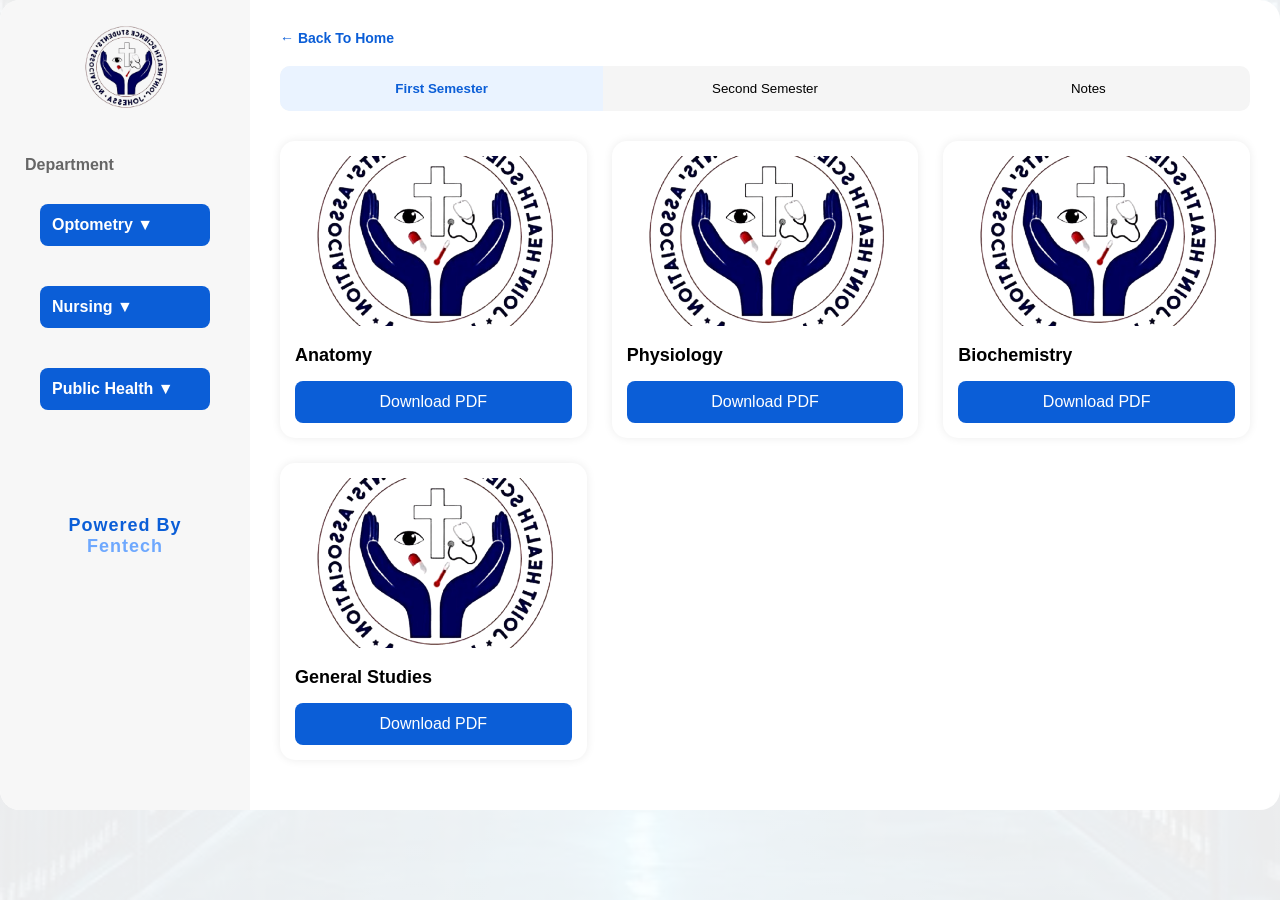
==== general 100lvl.html @ 585cc868 "100 lvl page" ====
<!DOCTYPE html>
<html lang="en">

<head>
    <meta charset="UTF-8">
    <meta name="viewport" content="width=device-width, initial-scale=1.0">
    <title>JOHESSA E-Library</title>

    <link rel="stylesheet" href="general 100lvl.css">
</head>

<body>

    <div class="container">

        <!-- SIDEBAR -->
        <aside class="sidebar">

            <div class="logo">
                <img src="images/johessa.png" alt="">
            </div>

            <h4>Department</h4>

            <ul class="menu">

                <li class="dept">

                    <span class="dept-title">
                        Optometry ▼
                    </span>

                    <ul class="level-menu">

                        <li><a href="optometry100.html">100 Level</a></li>
                        <li><a href="optometry200.html">200 Level</a></li>
                        <li><a href="optometry300.html">300 Level</a></li>
                        <li><a href="optometry400.html">400 Level</a></li>
                        <li><a href="optometry500.html">500 Level</a></li>
                        <li><a href="optometry600.html">600 Level</a></li>

                    </ul>

                </li>

                <li class="dept">

                    <span class="dept-title">
                        Nursing ▼
                    </span>

                    <ul class="level-menu">

                        <li><a href="nursing100.html">100 Level</a></li>
                        <li><a href="nursing200.html">200 Level</a></li>
                        <li><a href="nursing300.html">300 Level</a></li>
                        <li><a href="nursing400.html">400 Level</a></li>
                        <li><a href="nursing500.html">500 Level</a></li>

                    </ul>

                </li>

                <li class="dept">

                    <span class="dept-title">
                        Public Health ▼
                    </span>

                    <ul class="level-menu">

                        <li><a href="public100.html">100 Level</a></li>
                        <li><a href="public200.html">200 Level</a></li>
                        <li><a href="public300.html">300 Level</a></li>
                        <li><a href="public400.html">400 Level</a></li>

                    </ul>

                </li>

            </ul>

            <div class="powered">
                <span>Powered By</span>
                <br>
                <span>Fentech</span>
            </div>
        </aside>

        <!-- CONTENT -->
        <main class="main-content">

            <div class="top-link">
                <a href="index.html">
                    ← Back To Home
                </a>
            </div>

            <!-- TABS -->
            <div class="tabs">

                <button class="tab-btn active" data-tab="first">
                    First Semester
                </button>

                <button class="tab-btn" data-tab="second">
                    Second Semester
                </button>

                <button class="tab-btn" data-tab="notes">
                    Notes
                </button>

            </div>

            <!-- FIRST SEMESTER -->
            <div class="tab-content active" id="first">

                <div class="card-grid">

                    <div class="card">

                        <img src="images\johessa.png" alt="pdf image">

                        <h3>Anatomy</h3>

                        <a href="pdfs/anatomy.pdf" download class="download-btn">
                            Download PDF
                        </a>

                    </div>

                    <div class="card">

                        <img src="images\johessa.png" alt="pdf image">

                        <h3>Physiology</h3>

                        <a href="pdfs/physiology.pdf" download class="download-btn">
                            Download PDF
                        </a>

                    </div>

                    <div class="card">

                        <img src="images\johessa.png" alt="pdf image">

                        <h3>Biochemistry</h3>

                        <a href="pdfs/biochemistry.pdf" download class="download-btn">
                            Download PDF
                        </a>

                    </div>

                    <div class="card">

                        <img src="images\johessa.png" alt="pdf image">

                        <h3>General Studies</h3>

                        <a href="pdfs/gs.pdf" download class="download-btn">
                            Download PDF
                        </a>

                    </div>

                </div>

            </div>

            <!-- SECOND SEMESTER -->
            <div class="tab-content" id="second">

                <div class="card-grid">

                    <div class="card">

                        <img src="images\johessa.png" alt="pdf image">

                        <h3>Optics</h3>

                        <a href="pdfs/optics.pdf" download class="download-btn">
                            Download PDF
                        </a>

                    </div>

                    <div class="card">

                        <img src="images\johessa.png" alt="pdf image">

                        <h3>Microbiology</h3>

                        <a href="pdfs/microbiology.pdf" download class="download-btn">
                            Download PDF
                        </a>

                    </div>

                </div>

            </div>

            <!-- NOTES -->
            <div class="tab-content" id="notes">

                <div class="card-grid">

                    <div class="card">

                        <img src="images\johessa.png" alt="pdf image">

                        <h3>Lecture Notes</h3>

                        <a href="pdfs/notes.pdf" download class="download-btn">
                            Download PDF
                        </a>

                    </div>

                </div>

            </div>

        </main>

    </div>

    <script src="general 100lvl.js"></script>

</body>

</html>
---- general 100lvl.css ----
*{
margin:0;
padding:0;
box-sizing:border-box;
font-family:Poppins,sans-serif;
}

body{
    background:
    linear-gradient(
    rgba(255,255,255,0.92),
    rgba(255,255,255,0.92)
    ),
    url("images/library.jpeg");

    background-size: cover;
    background-position: center;
    background-attachment: fixed;
}

.container{
display:flex;
background:white;
border-radius:20px;
overflow:hidden;
min-height:90vh;
}

.sidebar{
width:250px;
background:#f7f7f7;
padding:25px;
display:flex;
flex-direction:column;
}

.logo{
text-align:center;
margin-bottom:40px;
}

.logo img{
width:95px;
height:auto;
}

.sidebar h4{
margin-bottom:15px;
color:#666;
}

.dept-title{
display:block;
padding:12px;
background:#0b5ed7;
color:white;
border-radius:8px;
cursor:pointer;
font-weight:600;
}

.dept-title:hover{
background:#0849a8;
}

.menu{
list-style:none;
}

.menu li{
padding:15px;
margin-bottom:10px;
cursor:pointer;
border-radius:10px;
transition:.3s;
}

.menu li.active{
background:#0b5ed7;;
color:white;
}

.menu li:hover{
background:#0b5ed7;;
color:white;
}

.powered{
margin-top:80px;
text-align:center;
font-size:18px;
font-weight:700;
letter-spacing:1px;
}

.powered span:first-child{
color:#0b5ed7;
}

.powered span:last-child{
color:#6ea8fe;
}

.main-content{
flex:1;
padding:30px;
}

.top-link{
font-size:14px;
margin-bottom:20px;
cursor:pointer;
}
.top-link a{
text-decoration:none;
color:#0b5ed7;
font-weight:600;
}
.level-menu{
display:none;
list-style:none;
margin-top:10px;
padding-left:15px;
}

.level-menu li{
padding:8px;
background:white;
margin-bottom:5px;
border-radius:6px;
}

.level-menu li a{
text-decoration:none;
color:#333;
display:block;
}

.level-menu.show{
display:block;
}

.tabs{
display:flex;
background:#f5f5f5;
border-radius:10px;
overflow:hidden;
margin-bottom:30px;
}

.tab-btn{
flex:1;
padding:15px;
border:none;
background:none;
cursor:pointer;
}

.tab-btn.active{
background:#eaf3ff;;
color:#0b5ed7;;
font-weight:bold;
}

.tab-content{
display:none;
animation:slide .4s ease;
}

.tab-content.active{
display:block;
}

.card-grid{
display:grid;
grid-template-columns:repeat(auto-fill,minmax(250px,1fr));
gap:25px;
}

.card{
background:white;
border-radius:15px;
padding:15px;
box-shadow:0 0 10px rgba(0,0,0,.08);
}

.card img{
width:100%;
height:170px;
object-fit:cover;
border-radius:10px;
}

.card h3{
margin:15px 0;
font-size:18px;
}

.download-btn{
display:block;
text-align:center;
background:#0b5ed7;
color:white;
text-decoration:none;
padding:12px;
border-radius:8px;
}

@keyframes slide{

from{
opacity:0;
transform:translateX(30px);
}

to{
opacity:1;
transform:translateX(0);
}

}
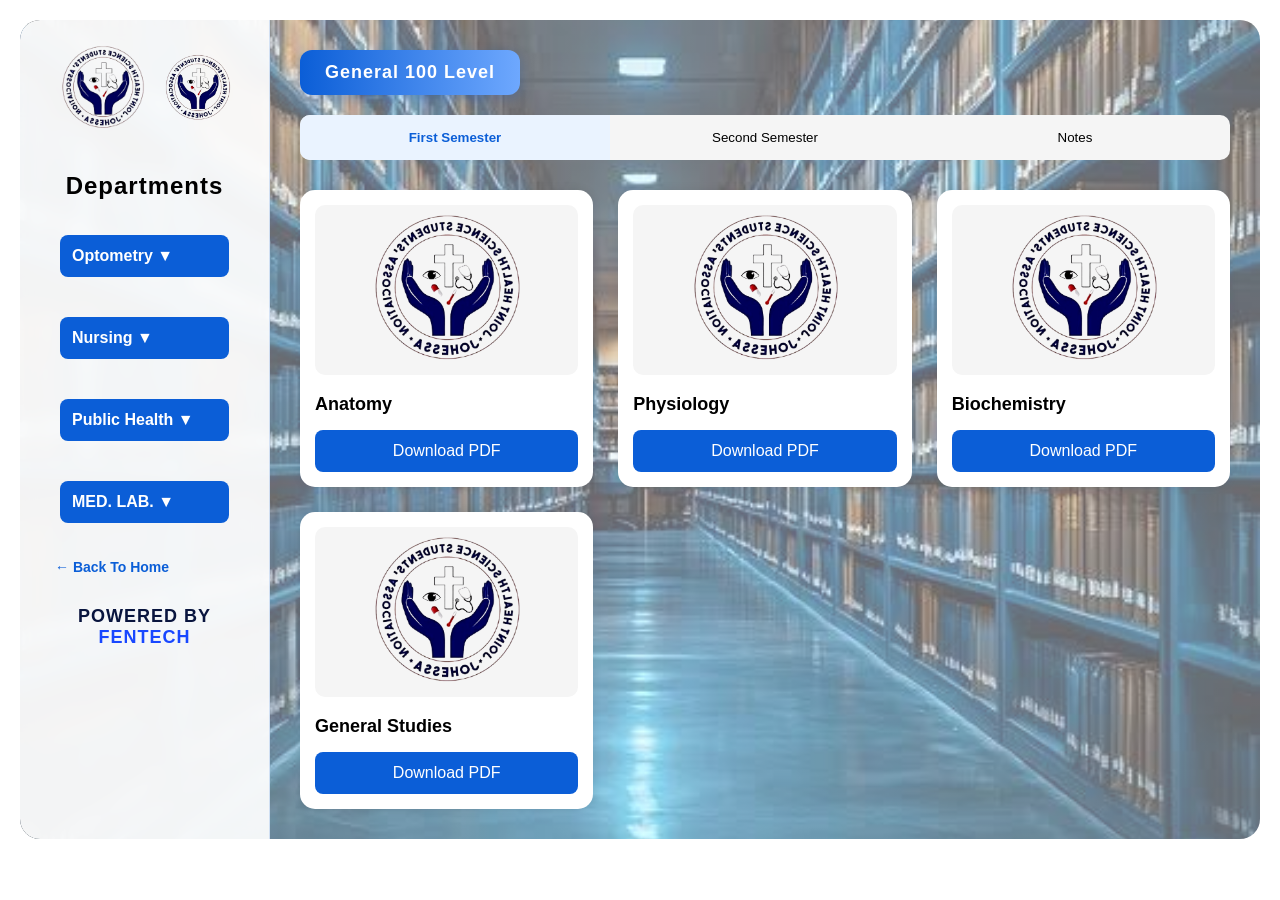
==== commit 544cd82f: "pages" ====
--- a/general 100lvl.html
+++ b/general 100lvl.html
@@ -17,10 +17,14 @@
         <aside class="sidebar">
 
             <div class="logo">
-                <img src="images/johessa.png" alt="">
-            </div>
-
-            <h4>Department</h4>
+
+                <img src="images/johessa.png" alt="johessa logo">
+
+                <img src="images/johessa.png" alt="opt logo">
+
+            </div>
+
+            <h4>Departments</h4>
 
             <ul class="menu">
 
@@ -32,12 +36,12 @@
 
                     <ul class="level-menu">
 
-                        <li><a href="optometry100.html">100 Level</a></li>
-                        <li><a href="optometry200.html">200 Level</a></li>
-                        <li><a href="optometry300.html">300 Level</a></li>
-                        <li><a href="optometry400.html">400 Level</a></li>
-                        <li><a href="optometry500.html">500 Level</a></li>
-                        <li><a href="optometry600.html">600 Level</a></li>
+                        <li><a href="general 100lvl.html">100 Level</a></li>
+                        <li><a href="opt 200 lvl.html">200 Level</a></li>
+                        <li><a href="opt 300 lvl.html">300 Level</a></li>
+                        <li><a href="opt 400 lvl.html">400 Level</a></li>
+                        <li><a href="opt 500 lvl.html">500 Level</a></li>
+                        <li><a href="opt 600 lvl.html">600 Level</a></li>
 
                     </ul>
 
@@ -51,11 +55,11 @@
 
                     <ul class="level-menu">
 
-                        <li><a href="nursing100.html">100 Level</a></li>
-                        <li><a href="nursing200.html">200 Level</a></li>
-                        <li><a href="nursing300.html">300 Level</a></li>
-                        <li><a href="nursing400.html">400 Level</a></li>
-                        <li><a href="nursing500.html">500 Level</a></li>
+                        <li><a href="general 100lvl.html">100 Level</a></li>
+                        <li><a href="nursing 200 lvl.html">200 Level</a></li>
+                        <li><a href="nursing 300 lvl.html">300 Level</a></li>
+                        <li><a href="nursing 400 lvl.html">400 Level</a></li>
+                        <li><a href="nursing 500 lvl.html">500 Level</a></li>
 
                     </ul>
 
@@ -69,10 +73,28 @@
 
                     <ul class="level-menu">
 
-                        <li><a href="public100.html">100 Level</a></li>
-                        <li><a href="public200.html">200 Level</a></li>
-                        <li><a href="public300.html">300 Level</a></li>
-                        <li><a href="public400.html">400 Level</a></li>
+                        <li><a href="general 100lvl.html">100 Level</a></li>
+                        <li><a href="pub health 200 lvl.html">200 Level</a></li>
+                        <li><a href="pub health 300 lvl.html">300 Level</a></li>
+                        <li><a href="pub health 400 lvl.html">400 Level</a></li>
+
+                    </ul>
+
+                </li>
+
+                <li class="dept">
+
+                    <span class="dept-title">
+                        MED. LAB. ▼
+                    </span>
+
+                    <ul class="level-menu">
+
+                        <li><a href="general 100lvl.html">100 Level</a></li>
+                        <li><a href="https://medicallaboratoryscience.vercel.app/" target="_blank">200 Level</a></li>
+                        <li><a href="https://medicallaboratoryscience.vercel.app/" target="_blank">300 Level</a></li>
+                        <li><a href="https://medicallaboratoryscience.vercel.app/" target="_blank">400 Level</a></li>
+                        <li><a href="https://medicallaboratoryscience.vercel.app/" target="_blank">500 Level</a></li>
 
                     </ul>
 
@@ -80,20 +102,22 @@
 
             </ul>
 
+            <div class="back-home">
+                <a href="index.html">← Back To Home</a>
+            </div>
+
             <div class="powered">
-                <span>Powered By</span>
+                <span>POWERED BY</span>
                 <br>
-                <span>Fentech</span>
+                <span>FENTECH</span>
             </div>
         </aside>
 
         <!-- CONTENT -->
         <main class="main-content">
 
-            <div class="top-link">
-                <a href="index.html">
-                    ← Back To Home
-                </a>
+            <div class="level-header">
+                General 100 Level
             </div>
 
             <!-- TABS -->
--- a/general 100lvl.css
+++ b/general 100lvl.css
@@ -6,47 +6,82 @@
 }
 
 body{
-    background:
-    linear-gradient(
-    rgba(255,255,255,0.92),
-    rgba(255,255,255,0.92)
-    ),
-    url("images/library.jpeg");
-
-    background-size: cover;
-    background-position: center;
-    background-attachment: fixed;
+   padding:20px;
 }
 
 .container{
 display:flex;
-background:white;
+background:
+linear-gradient(
+rgba(255,255,255,0.40),
+rgba(255,255,255,0.40)
+),
+url("images/library.jpeg");
+
+background-size:cover;
+background-position:center;
+background-repeat:no-repeat;
+
 border-radius:20px;
 overflow:hidden;
 min-height:90vh;
 }
+.level-header{
+background:linear-gradient(90deg,#0b5ed7,#6ea8fe);
+color:white;
+
+padding:12px 25px;
+border-radius:12px;
+
+font-size:18px;
+font-weight:700;
+
+display:inline-block;
+text-align:center;
+
+margin:0 auto 20px auto;
+
+box-shadow:0 4px 12px rgba(11,94,215,0.25);
+letter-spacing:1px;
+}
 
 .sidebar{
 width:250px;
-background:#f7f7f7;
+background:rgba(255,255,255,0.92);
+backdrop-filter:blur(8px);
 padding:25px;
 display:flex;
 flex-direction:column;
-}
-
+border-right:1px solid rgba(11,94,215,0.15);
+}
 .logo{
-text-align:center;
+display:flex;
+align-items:center;
+justify-content:center;
+gap:10px;
 margin-bottom:40px;
 }
 
 .logo img{
+width:60px;
+height:auto;
+}
+
+.logo img:first-child{
 width:95px;
-height:auto;
+}
+
+.logo img:last-child{
+width:75px;
 }
 
 .sidebar h4{
-margin-bottom:15px;
-color:#666;
+margin-bottom:20px;
+font-size:24px;
+font-weight:700;
+color:black;
+text-align:center;
+letter-spacing:1px;
 }
 
 .dept-title{
@@ -80,25 +115,20 @@
 color:white;
 }
 
-.menu li:hover{
-background:#0b5ed7;;
-color:white;
-}
-
 .powered{
-margin-top:80px;
+margin-top:30px;
 text-align:center;
 font-size:18px;
-font-weight:700;
+font-weight:800;
 letter-spacing:1px;
 }
 
 .powered span:first-child{
-color:#0b5ed7;
+color:#09153e;
 }
 
 .powered span:last-child{
-color:#6ea8fe;
+color:#1847ff;
 }
 
 .main-content{
@@ -106,15 +136,21 @@
 padding:30px;
 }
 
-.top-link{
-font-size:14px;
-margin-bottom:20px;
-cursor:pointer;
-}
-.top-link a{
+.back-home{
+margin-top:10px;
+padding-left:10px;
+}
+
+.back-home a{
 text-decoration:none;
 color:#0b5ed7;
 font-weight:600;
+font-size:14px;
+transition:0.3s;
+}
+
+.back-home a:hover{
+color:#09153e;
 }
 .level-menu{
 display:none;
@@ -184,10 +220,19 @@
 box-shadow:0 0 10px rgba(0,0,0,.08);
 }
 
+/*.card img{
+width:100%;
+height:180px;
+object-fit:cover;
+border-radius:10px;
+}*/
+
 .card img{
 width:100%;
 height:170px;
-object-fit:cover;
+object-fit:contain;
+background:#f5f5f5;
+padding:8px;
 border-radius:10px;
 }
 
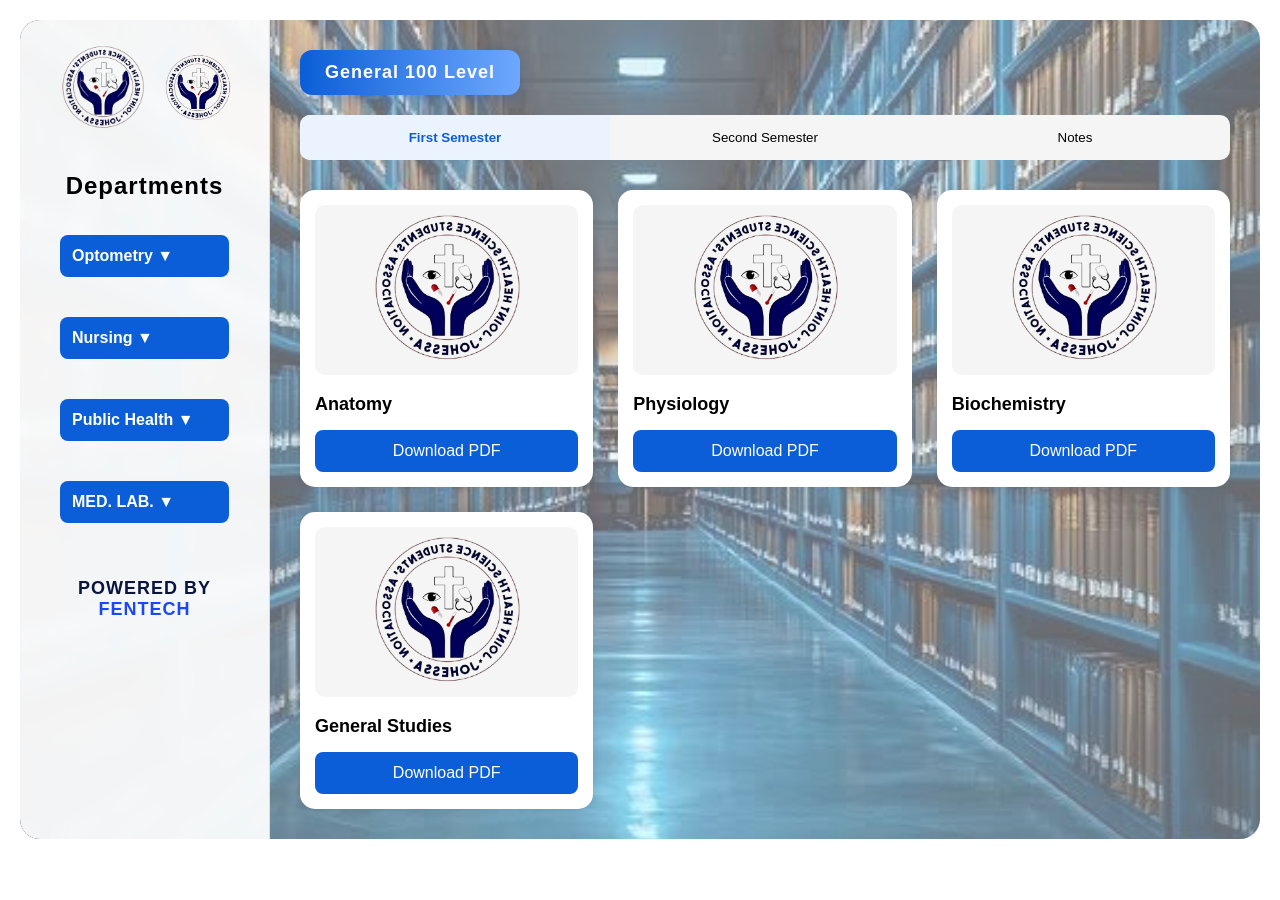
==== commit 8b28542a: "corrections" ====
--- a/general 100lvl.html
+++ b/general 100lvl.html
@@ -10,6 +10,24 @@
 </head>
 
 <body>
+
+    <div class="mobile-menu-btn">
+    ☰
+</div>
+<a href="index.html" class="mobile-home-btn">
+    <svg xmlns="http://www.w3.org/2000/svg"
+         width="24"
+         height="24"
+         viewBox="0 0 24 24"
+         fill="none"
+         stroke="currentColor"
+         stroke-width="2"
+         stroke-linecap="round"
+         stroke-linejoin="round">
+        <path d="M3 10.5L12 3l9 7.5"></path>
+        <path d="M5 9.5V21h14V9.5"></path>
+    </svg>
+</a>
 
     <div class="container">
 
@@ -102,10 +120,6 @@
 
             </ul>
 
-            <div class="back-home">
-                <a href="index.html">← Back To Home</a>
-            </div>
-
             <div class="powered">
                 <span>POWERED BY</span>
                 <br>
--- a/general 100lvl.css
+++ b/general 100lvl.css
@@ -250,6 +250,12 @@
 padding:12px;
 border-radius:8px;
 }
+.mobile-menu-btn{
+display:none;
+}
+.mobile-home-btn{
+display:none;
+}
 
 @keyframes slide{
 
@@ -263,4 +269,275 @@
 transform:translateX(0);
 }
 
+}
+
+/* PHONE STYLING */
+
+@media (max-width: 768px){
+
+body{
+padding:10px;
+}
+.menu{
+max-height:none;
+overflow:visible;
+}
+.level-menu li a{
+font-weight:600;
+font-size:14px;
+color:#333;
+display:block;
+text-decoration:none;
+transition:0.3s ease;
+}
+.level-menu li{
+background:white;
+border-radius:8px;
+transition:0.3s ease;
+}
+
+.level-menu li:hover{
+background:#eaf3ff;
+transform:translateX(5px);
+}
+
+.level-menu li:hover a{
+color:#0b5ed7;
+font-weight:700;
+}
+
+.container{
+flex-direction:column;
+border-radius:15px;
+}
+
+/* Sidebar */
+
+.sidebar{
+width:100%;
+border-right:none;
+border-bottom:1px solid rgba(11,94,215,0.15);
+padding:20px 15px;
+}
+
+/* push logo down a bit so it doesn't clash with menu icon */
+.logo{
+    margin-top: 40px;
+    justify-content: center;
+}
+
+.logo img:first-child{
+    width: 120px; 
+}
+
+.logo img:last-child{
+    width: 100px; 
+}
+
+
+.mobile-menu-btn{
+    top: 20px;
+    left: 20px;
+    font-size: 32px;
+}
+.mobile-menu-btn:hover{
+background:#0b5ed7;
+color:white;
+transform:scale(1.05);
+transition:0.3s ease;
+}
+
+.mobile-home-btn{
+display:flex;
+align-items:center;
+justify-content:center;
+
+position:fixed;
+top:15px;
+right:15px;
+
+width:48px;
+height:48px;
+
+font-size:24px;
+text-decoration:none;
+
+background:white;
+color:#0b5ed7;
+
+border-radius:8px;
+box-shadow:0 2px 10px rgba(0,0,0,.15);
+
+z-index:2000;
+transition:.3s;
+}
+
+.mobile-home-btn:hover{
+background:#0b5ed7;
+color:white;
+}
+
+.sidebar h4{
+font-size:22px;
+margin-bottom:15px;
+}
+
+/* Department buttons */
+
+.dept-title{
+font-size:15px;
+padding:14px;
+}
+
+.mobile-menu-btn{
+display:block;
+position:fixed;
+top:15px;
+left:15px;
+font-size:30px;
+font-weight:bold;
+cursor:pointer;
+z-index:2000;
+background:white;
+padding:5px 12px;
+border-radius:8px;
+box-shadow:0 2px 10px rgba(0,0,0,.15);
+}
+
+/* Hide sidebar initially */
+
+.sidebar{
+position:fixed;
+top:0;
+left:-280px;
+width:260px;
+height:100vh;
+z-index:1500;
+transition:.4s ease;
+overflow-y:scroll;
+}
+
+/* Show sidebar when clicked */
+
+.sidebar.show-sidebar{
+left:0;
+}
+
+/* Main content full width */
+
+.main-content{
+width:100%;
+padding-top:60px;
+}
+
+/* Powered By */
+
+.powered{
+margin-top:20px;
+font-size:16px;
+}
+
+/* Main Content */
+
+.main-content{
+padding:15px;
+}
+
+/* Level Header */
+
+.level-header{
+display:block;
+width:fit-content;
+margin:0 auto 20px auto;
+text-align:center;
+
+font-size:18px;
+font-weight:800;
+
+padding:10px 20px;
+
+letter-spacing:0.8px;
+}
+
+/* Tabs */
+
+.tabs{
+margin-bottom:20px;
+}
+
+.tab-btn{
+flex:1;
+padding:15px;
+border:none;
+background:none;
+cursor:pointer;
+font-weight:600;
+font-size:15px;
+}
+
+/* Cards */
+
+.card-grid{
+grid-template-columns:1fr;
+gap:15px;
+}
+
+.card{
+padding:12px;
+}
+
+.card img{
+height:160px;
+}
+
+.card h3{
+font-size:16px;
+text-align:center;
+}
+
+.download-btn{
+padding:10px;
+font-size:14px;
+}
+
+/* Prevent overflow */
+
+img{
+max-width:100%;
+height:auto;
+}
+
+}
+
+@media (max-width:480px){
+
+.logo img:first-child{
+width:65px;
+}
+
+.logo img:last-child{
+width:50px;
+}
+
+.sidebar h4{
+font-size:20px;
+}
+
+.level-header{
+font-size:14px;
+}
+
+.tab-btn{
+font-size:13px;
+padding:10px 5px;
+}
+
+.card img{
+height:140px;
+}
+
+.download-btn{
+font-size:13px;
+}
+
 }
